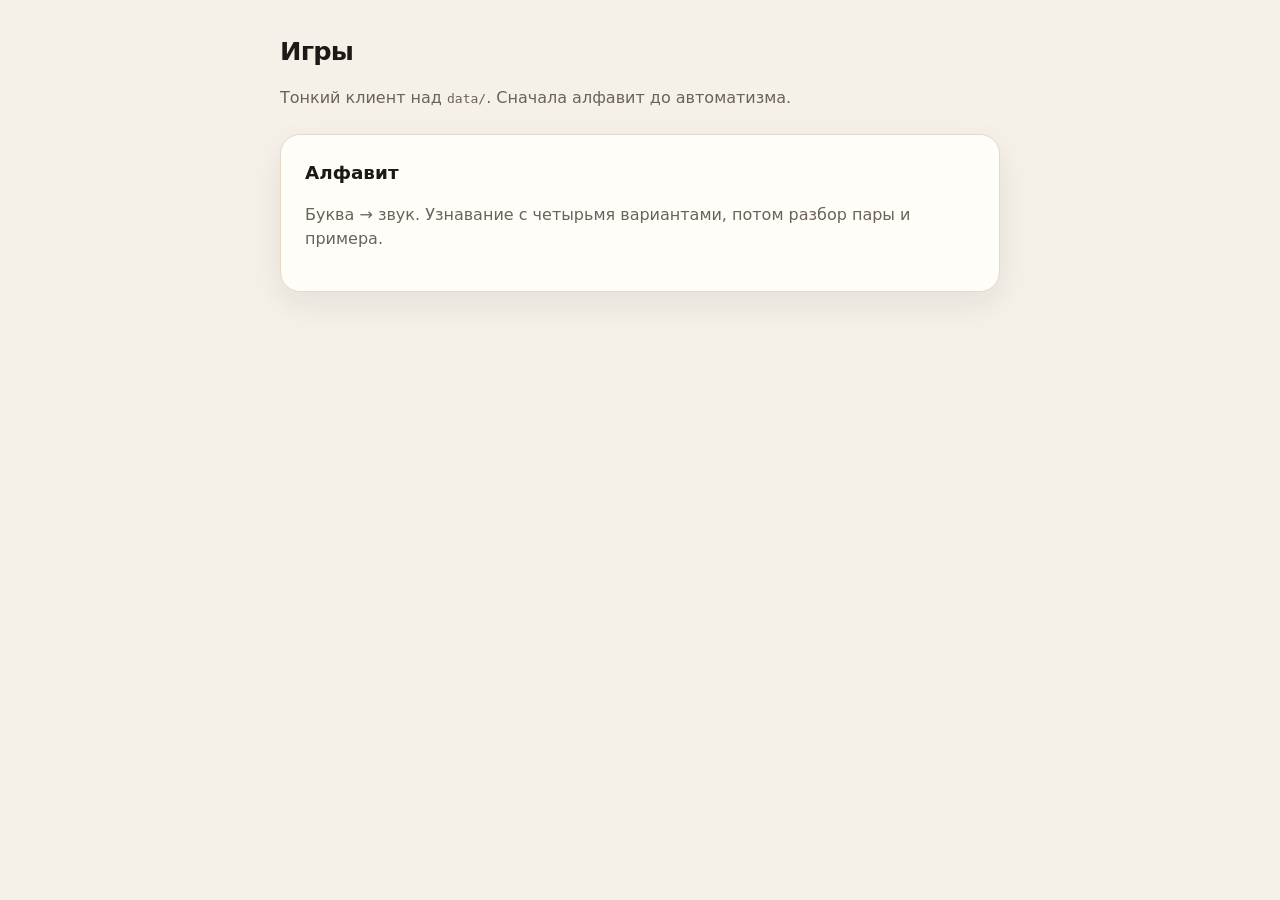
==== games/index.html @ e23a511b "Start" ====
<!DOCTYPE html>
<html lang="ru">
  <head>
    <meta charset="utf-8" />
    <meta name="viewport" content="width=device-width, initial-scale=1" />
    <title>Learn Armenian</title>
    <link rel="stylesheet" href="./common.css" />
  </head>
  <body>
    <main class="wrap">
      <header class="hero">
        <h1>Игры</h1>
        <p class="lede">Тонкий клиент над <code>data/</code>. Сначала алфавит до автоматизма.</p>
      </header>
      <section class="games">
        <a class="card game-link" href="./alphabet/">
          <h2>Алфавит</h2>
          <p class="muted">Буква → звук. Узнавание с четырьмя вариантами, потом разбор пары и примера.</p>
        </a>
      </section>
    </main>
  </body>
</html>
---- games/common.css ----
:root {
  color-scheme: light;
  --bg: #f6f1e8;
  --bg-card: #fffdf8;
  --ink: #1c1916;
  --muted: #6b6258;
  --line: #e4d9c8;
  --accent: #b42318;
  --accent-soft: #f8e4df;
  --ok: #1f7a4d;
  --ok-soft: #e3f4ea;
  --bad: #b42318;
  --bad-soft: #f8e4df;
  --shadow: 0 12px 32px rgba(28, 25, 22, 0.08);
  font-family: "SF Pro Text", "Segoe UI", system-ui, sans-serif;
}

* {
  box-sizing: border-box;
}

html,
body {
  margin: 0;
  min-height: 100%;
  background: var(--bg);
  color: var(--ink);
}

body {
  line-height: 1.5;
}

a {
  color: var(--accent);
}

.wrap {
  width: min(720px, calc(100% - 32px));
  margin: 0 auto;
  padding: 32px 0 64px;
}

header h1,
.hero h1 {
  font-size: 1.6rem;
  letter-spacing: -0.03em;
  margin: 0 0 8px;
}

.lede,
.muted {
  color: var(--muted);
}

.card {
  background: var(--bg-card);
  border: 1px solid var(--line);
  border-radius: 20px;
  box-shadow: var(--shadow);
  padding: 24px;
}

.row {
  display: flex;
  flex-wrap: wrap;
  gap: 10px;
}

.btn {
  appearance: none;
  border: 1px solid var(--line);
  background: #fff;
  color: var(--ink);
  border-radius: 12px;
  padding: 12px 16px;
  font: inherit;
  cursor: pointer;
}

.btn:hover {
  border-color: #c9bba6;
}

.btn[hidden] {
  display: none;
}

.btn-primary {
  background: var(--accent);
  border-color: var(--accent);
  color: #fff;
}

.btn-choice {
  width: 100%;
  text-align: left;
  font-size: 1.05rem;
}

.btn-choice.is-ok {
  background: var(--ok-soft);
  border-color: var(--ok);
}

.btn-choice.is-bad {
  background: var(--bad-soft);
  border-color: var(--bad);
}

.games {
  display: grid;
  gap: 12px;
  margin-top: 24px;
}

.game-link {
  display: block;
  text-decoration: none;
  color: inherit;
}

.game-link h2 {
  margin: 0 0 6px;
  font-size: 1.15rem;
}

.letter {
  font-size: clamp(5rem, 18vw, 8rem);
  line-height: 1;
  text-align: center;
  margin: 12px 0 8px;
}

.status {
  display: flex;
  justify-content: space-between;
  gap: 12px;
  color: var(--muted);
  font-size: 0.95rem;
  margin-bottom: 16px;
}

.feedback {
  min-height: 4.8em;
  margin-top: 16px;
}

.feedback strong {
  color: var(--ok);
}

.feedback.is-bad strong {
  color: var(--bad);
}

.choices {
  display: grid;
  gap: 10px;
  margin-top: 20px;
}

nav.crumb {
  margin-bottom: 20px;
}

nav.crumb a {
  text-decoration: none;
}
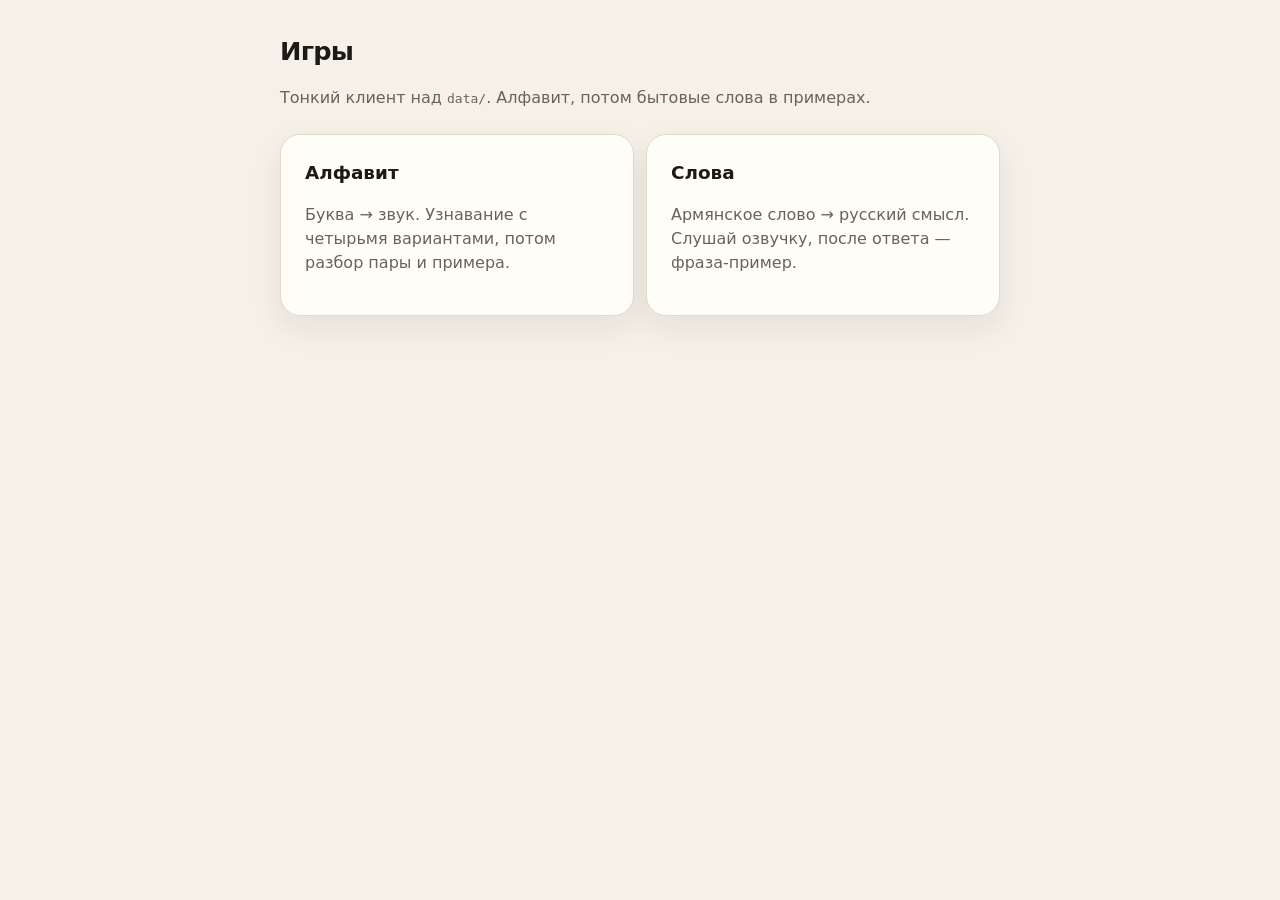
==== commit 26842439: "Игра в слова" ====
--- a/games/index.html
+++ b/games/index.html
@@ -10,13 +10,17 @@
     <main class="wrap">
       <header class="hero">
         <h1>Игры</h1>
-        <p class="lede">Тонкий клиент над <code>data/</code>. Сначала алфавит до автоматизма.</p>
+        <p class="lede">Тонкий клиент над <code>data/</code>. Алфавит, потом бытовые слова в примерах.</p>
       </header>
       <section class="games">
         <a class="card game-link" href="./alphabet/">
           <h2>Алфавит</h2>
           <p class="muted">Буква → звук. Узнавание с четырьмя вариантами, потом разбор пары и примера.</p>
         </a>
+        <a class="card game-link" href="./words/">
+          <h2>Слова</h2>
+          <p class="muted">Армянское слово → русский смысл. Слушай озвучку, после ответа — фраза-пример.</p>
+        </a>
       </section>
     </main>
   </body>
--- a/games/common.css
+++ b/games/common.css
@@ -114,6 +114,12 @@
   margin-top: 24px;
 }
 
+@media (min-width: 560px) {
+  .games {
+    grid-template-columns: 1fr 1fr;
+  }
+}
+
 .game-link {
   display: block;
   text-decoration: none;
@@ -132,6 +138,13 @@
   margin: 12px 0 8px;
 }
 
+.word {
+  font-size: clamp(2.4rem, 9vw, 4.2rem);
+  line-height: 1.15;
+  text-align: center;
+  margin: 12px 0 8px;
+}
+
 .status {
   display: flex;
   justify-content: space-between;
@@ -144,6 +157,11 @@
 .feedback {
   min-height: 4.8em;
   margin-top: 16px;
+}
+
+.example-hy {
+  margin-top: 8px;
+  font-size: 1.25rem;
 }
 
 .feedback strong {
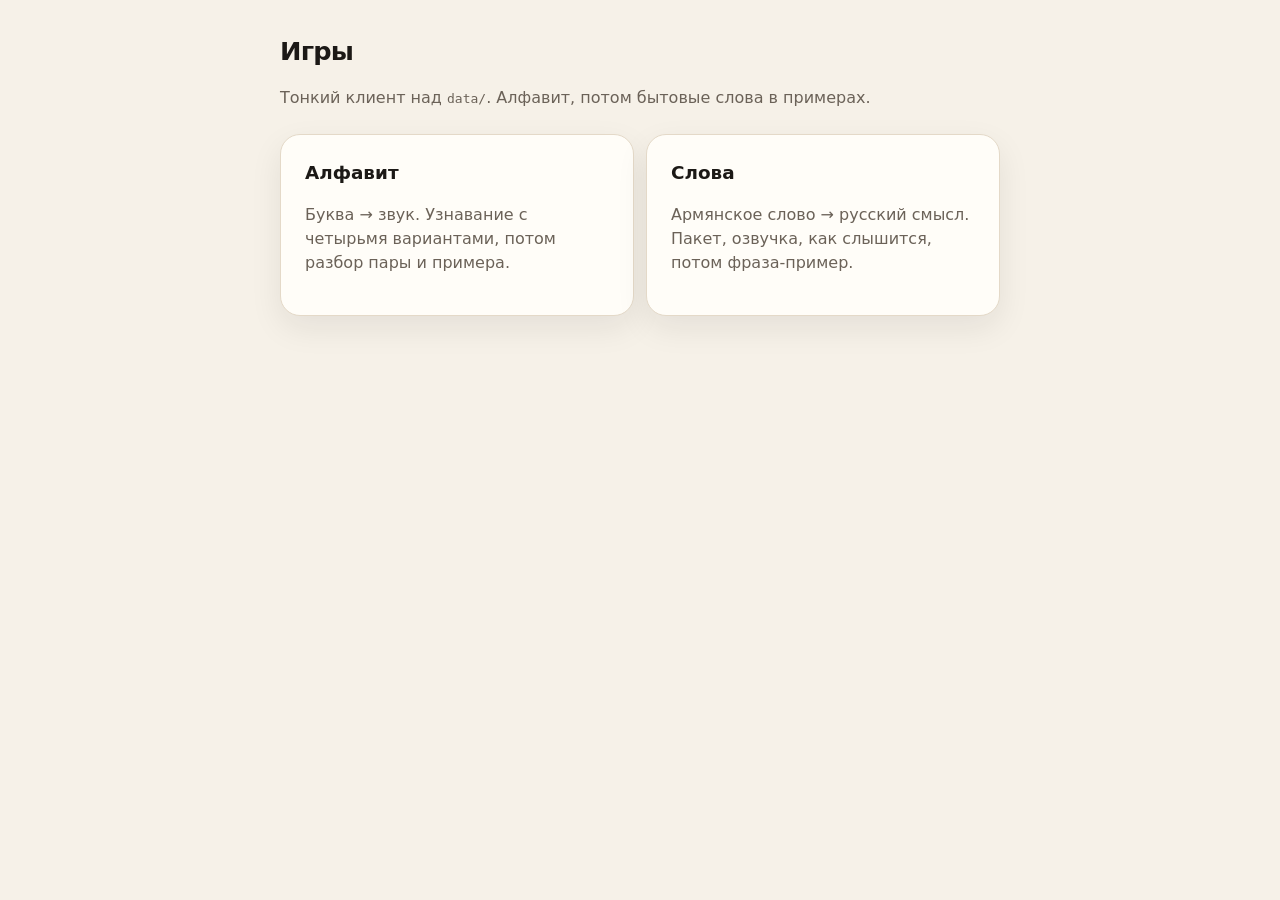
==== commit 176e5450: "Озвучка слов" ====
--- a/games/index.html
+++ b/games/index.html
@@ -19,7 +19,7 @@
         </a>
         <a class="card game-link" href="./words/">
           <h2>Слова</h2>
-          <p class="muted">Армянское слово → русский смысл. Слушай озвучку, после ответа — фраза-пример.</p>
+          <p class="muted">Армянское слово → русский смысл. Пакет, озвучка, как слышится, потом фраза-пример.</p>
         </a>
       </section>
     </main>
--- a/games/common.css
+++ b/games/common.css
@@ -108,14 +108,16 @@
   border-color: var(--bad);
 }
 
-.games {
+.games,
+.packs {
   display: grid;
   gap: 12px;
   margin-top: 24px;
 }
 
 @media (min-width: 560px) {
-  .games {
+  .games,
+  .packs {
     grid-template-columns: 1fr 1fr;
   }
 }
@@ -129,6 +131,20 @@
 .game-link h2 {
   margin: 0 0 6px;
   font-size: 1.15rem;
+}
+
+.pack {
+  width: 100%;
+  text-align: left;
+}
+
+.pack strong {
+  display: block;
+  margin-bottom: 4px;
+}
+
+.packs {
+  margin-top: 12px;
 }
 
 .letter {
@@ -143,6 +159,14 @@
   line-height: 1.15;
   text-align: center;
   margin: 12px 0 8px;
+}
+
+.heard {
+  min-height: 1.4em;
+  margin: 0 0 8px;
+  text-align: center;
+  color: var(--muted);
+  font-size: 1.05rem;
 }
 
 .status {
